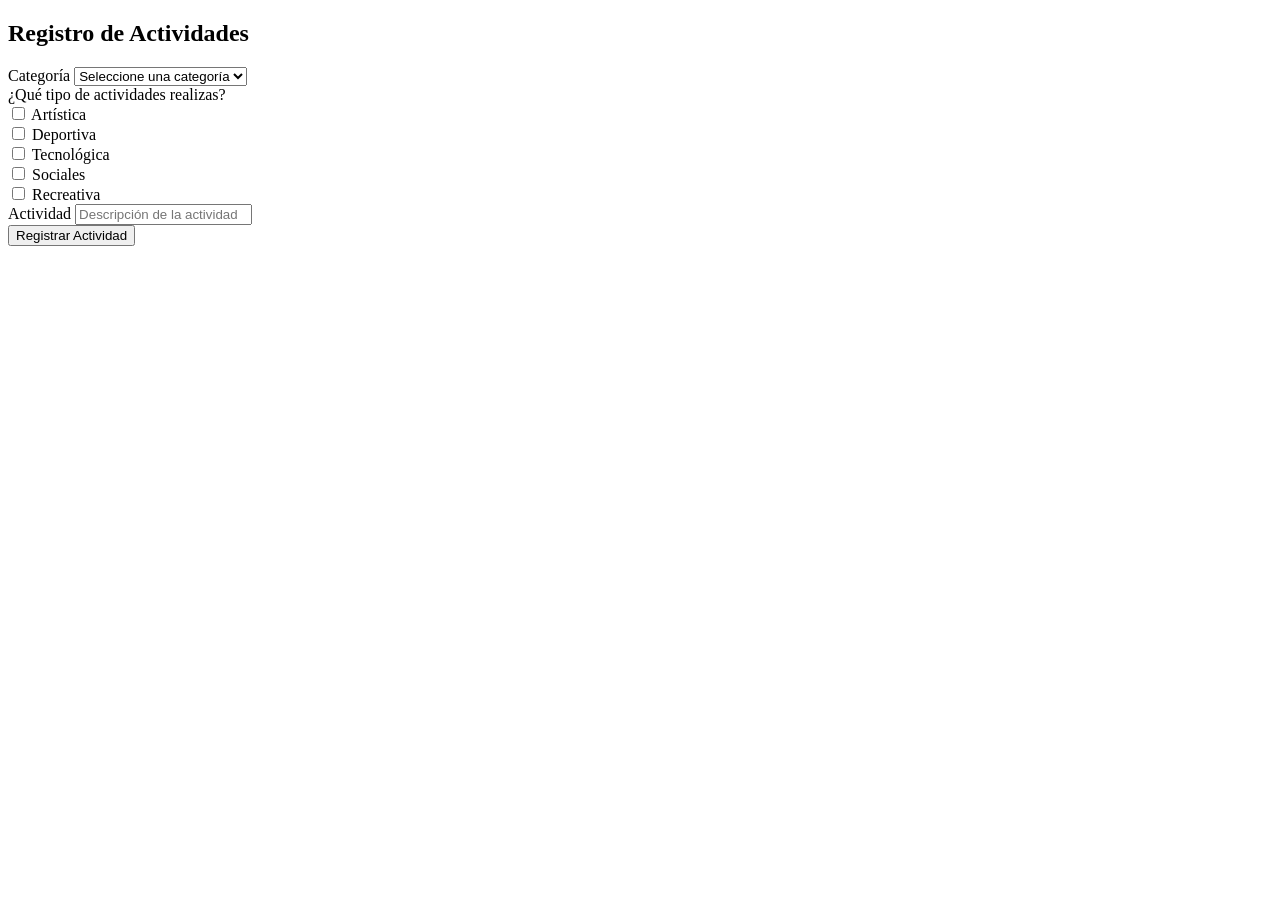
==== activities.html @ 5a20fd52 "feat: add index and register pages with Bootstrap styling and basic layout" ====
<!DOCTYPE html>
<html lang="en">
<head>
    <meta charset="UTF-8">
    <meta name="viewport" content="width=device-width, initial-scale=1.0">
    <title>Actividades</title>
</head>
<body>
    <h2>Registro de Actividades</h2>

    <form action="#" method="post">

        <div class="mb-3">
            <label for="select-department" class="form-label">Categoría</label>
            <select class="form-control" name="select-department" id="select-department">
                <option value="">Seleccione una categoría</option>
                <option value="funcionario">Funcionario</option>
                <option value="estudiante">Estudiante</option>
            </select><br>
        </div>

        <div class="form-group">
            <label>¿Qué tipo de actividades realizas?</label><br>
            <div class="checkbox">
                <label><input type="checkbox" name="actividades" value="artistica"> Artística</label>
            </div>
            <div class="checkbox">
                <label><input type="checkbox" name="actividades" value="deportiva"> Deportiva</label>
            </div>
            <div class="checkbox">
                <label><input type="checkbox" name="actividades" value="tecnologica"> Tecnológica</label>
            </div>
            <div class="checkbox">
                <label><input type="checkbox" name="actividades" value="sociales"> Sociales</label>
            </div>
            <div class="checkbox">
                <label><input type="checkbox" name="actividades" value="recreativa"> Recreativa</label>
            </div>
        </div>

        <div class="mb-3">
            <label for="activity" class="form-label">Actividad</label>
            <input type="text" class="form-control" name="activity" id="activity" placeholder="Descripción de la actividad">
        </div>
        <button type="submit">Registrar Actividad</button>
    </form>
</body>
</html>
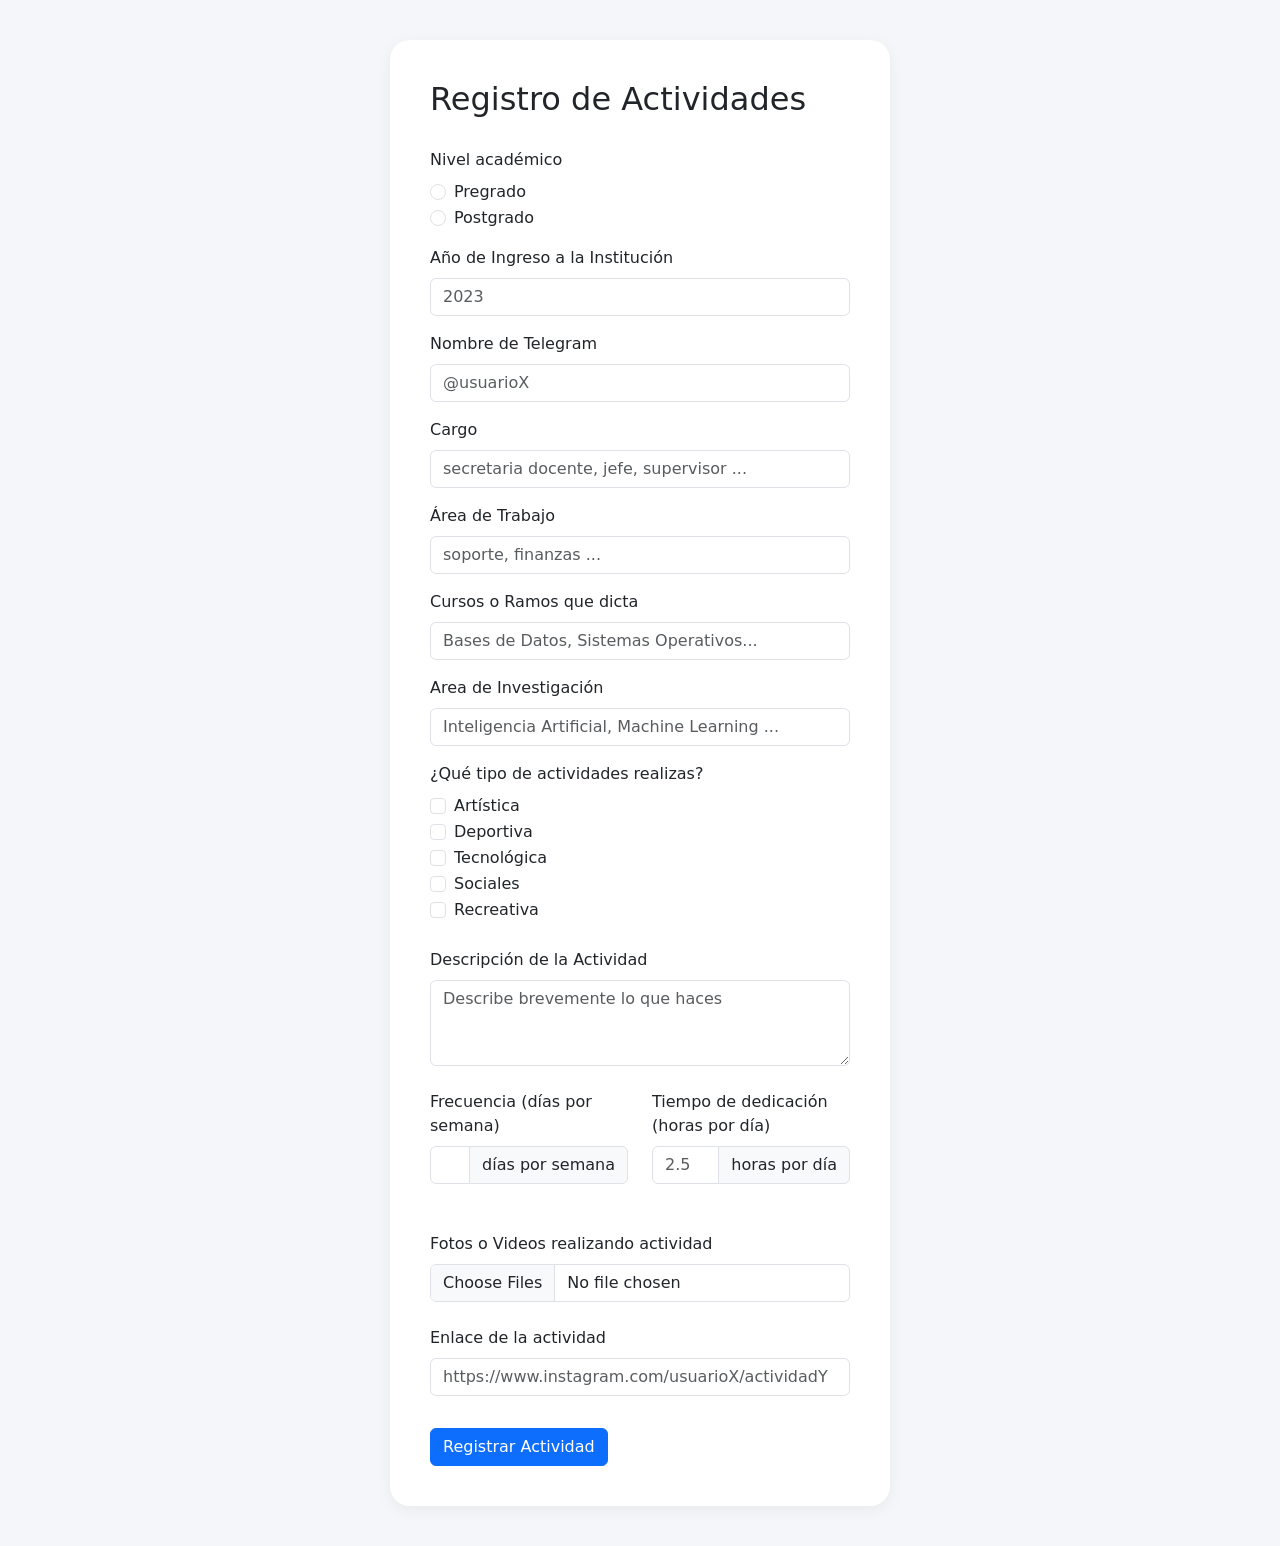
==== commit f49285f0: "feat: implement responsive UI, role-specific sections, and form styling" ====
--- a/activities.html
+++ b/activities.html
@@ -3,46 +3,132 @@
 <head>
     <meta charset="UTF-8">
     <meta name="viewport" content="width=device-width, initial-scale=1.0">
+    <link rel="stylesheet" href="./styles.css">
     <title>Actividades</title>
 </head>
 <body>
+    <div class="caja-formulario">
     <h2>Registro de Actividades</h2>
 
     <form action="#" method="post">
 
-        <div class="mb-3">
-            <label for="select-department" class="form-label">Categoría</label>
-            <select class="form-control" name="select-department" id="select-department">
-                <option value="">Seleccione una categoría</option>
-                <option value="funcionario">Funcionario</option>
-                <option value="estudiante">Estudiante</option>
-            </select><br>
-        </div>
+        <!-- required for estudiantes -->
+        <div id="student-activities" class=""> <!-- d-none -->
+            <div class="mb-3"> 
+                <label class="form-label">Nivel académico</label>
+                <div class="form-check">
+                    <input class="form-check-input" type="radio" name="nivel_academico" id="pregrado" value="pregrado">
+                    <label class="form-check-label" for="pregrado">
+                        Pregrado
+                    </label>
+                </div>
+                <div class="form-check">
+                    <input class="form-check-input" type="radio" name="nivel_academico" id="postgrado" value="postgrado">
+                    <label class="form-check-label" for="postgrado">
+                        Postgrado
+                    </label>
+                </div>
+            </div>
 
-        <div class="form-group">
-            <label>¿Qué tipo de actividades realizas?</label><br>
-            <div class="checkbox">
-                <label><input type="checkbox" name="actividades" value="artistica"> Artística</label>
+            <div class="mb-3"> 
+                <label for="año_ingreso" class="form-label">Año de Ingreso a la Institución</label>
+                <input type="number" class="form-control" name="año_ingreso" id="año_ingreso" placeholder="2023">
             </div>
-            <div class="checkbox">
-                <label><input type="checkbox" name="actividades" value="deportiva"> Deportiva</label>
-            </div>
-            <div class="checkbox">
-                <label><input type="checkbox" name="actividades" value="tecnologica"> Tecnológica</label>
-            </div>
-            <div class="checkbox">
-                <label><input type="checkbox" name="actividades" value="sociales"> Sociales</label>
-            </div>
-            <div class="checkbox">
-                <label><input type="checkbox" name="actividades" value="recreativa"> Recreativa</label>
+
+            <div class="mb-3">
+                <label for="telegram" class="form-label">Nombre de Telegram</label>
+                <input type="text" class="form-control" name="telegram" id="telegram" placeholder="@usuarioX">
             </div>
         </div>
 
-        <div class="mb-3">
-            <label for="activity" class="form-label">Actividad</label>
-            <input type="text" class="form-control" name="activity" id="activity" placeholder="Descripción de la actividad">
+        <!-- required for staff -->
+        <div id="staff-activities" class=""> <!-- d-none -->
+             <div class="mb-3">
+                <label for="cargo" class="form-label">Cargo</label>
+                <input type="text" class="form-control" name="cargo" id="cargo" placeholder="secretaria docente, jefe, supervisor ...">
+            </div>
+
+             <div class="mb-3">
+                <label for="area" class="form-label">Área de Trabajo</label>
+                <input type="text" class="form-control" name="area" id="area" placeholder="soporte, finanzas ...">
+            </div>
         </div>
-        <button type="submit">Registrar Actividad</button>
+
+        <!-- required for teaching -->
+        <div id="teaching-activities" class=""> <!-- d-none -->
+             <div class="mb-3">
+                <label for="ramos" class="form-label">Cursos o Ramos que dicta</label>
+                <input type="text" class="form-control" name="ramos" id="ramos" placeholder="Bases de Datos, Sistemas Operativos...">
+            </div>
+
+             <div class="mb-3">
+                <label for="investigacion" class="form-label">Area de Investigación</label>
+                <input type="text" class="form-control" name="investigacion" id="investigacion" placeholder="Inteligencia Artificial, Machine Learning ...">
+            </div>
+        </div>
+
+
+        <!-- ========================================== -->
+        <!-- SECCIÓN COMÚN: OBLIGATORIA PARA TODOS      -->
+        <!-- ========================================== -->
+
+        <div class="form-group">
+            <label class="form-label mb-2">¿Qué tipo de actividades realizas?</label>
+            <div class="form-check">
+                <input class="form-check-input" type="checkbox" name="actividades" id="act_artistica" value="artistica">
+                <label class="form-check-label" for="act_artistica">Artística</label>
+            </div>
+            <div class="form-check">
+                <input class="form-check-input" type="checkbox" name="actividades" id="act_deportiva" value="deportiva">
+                <label class="form-check-label" for="act_deportiva">Deportiva</label>
+            </div>
+            <div class="form-check">
+                <input class="form-check-input" type="checkbox" name="actividades" id="act_tecnologica" value="tecnologica">
+                <label class="form-check-label" for="act_tecnologica">Tecnológica</label>
+            </div>
+            <div class="form-check">
+                <input class="form-check-input" type="checkbox" name="actividades" id="act_sociales" value="sociales">
+                <label class="form-check-label" for="act_sociales">Sociales</label>
+            </div>
+            <div class="form-check">
+                <input class="form-check-input" type="checkbox" name="actividades" id="act_recreativa" value="recreativa">
+                <label class="form-check-label" for="act_recreativa">Recreativa</label>
+            </div>
+        </div><br>
+
+        <div class="mb-4">
+            <label for="activity" class="form-label">Descripción de la Actividad</label>
+            <textarea class="form-control" name="activity" rows="3" id="activity" placeholder="Describe brevemente lo que haces"></textarea>
+        </div>
+        <div class="row mb-5">
+            <div class="col-md-6">
+                <label for="dias_semana" class="form-label">Frecuencia (días por semana)</label>
+                <div class="input-group">
+                    <input type="number" class="form-control" name="dias_semana" id="dias_semana" min="1" max="7" placeholder="3">
+                    <span class="input-group-text">días por semana</span>
+                </div>
+            </div>
+            <div class="col-md-6 mt3 mt-md-0">
+                <label for="horas_dia" class="form-label">Tiempo de dedicación (horas por día)</label>
+                <div class="input-group">
+                    <input type="number" class="form-control" name="horas_dia" id="horas_dia" min="0.5" max="24" step="0.5" placeholder="2.5">
+                    <span class="input-group-text">horas por día</span>
+                </div>
+            </div>
+        </div>
+
+        <div class="mb-4">
+            <label for="archivos" class="form-label">Fotos o Videos realizando actividad</label>
+            <input class="form-control" type="file" id="archivos" name="archivos" accept="image/*,video/*" multiple required>
+        </div>
+
+        <div class="mb-4">
+            <label for="enlace" class="form-label">Enlace de la actividad</label>
+            <input type="url" class="form-control" name="enlace" id="enlace" placeholder="https://www.instagram.com/usuarioX/actividadY">
+        </div>
+
+        <button type="submit " class="btn btn-primary mt-2">Registrar Actividad</button>
     </form>
+    </div>
 </body>
 </html>
--- a/styles.css
+++ b/styles.css
@@ -0,0 +1,34 @@
+@import url("https://cdn.jsdelivr.net/npm/bootstrap@5.3.3/dist/css/bootstrap.min.css");
+
+body {
+    min-height: 100vh; /* 100% de la altura de la pantalla */
+    display: flex; /* Usamos Flexbox para centrar el contenido */
+    align-items: center; /* Centrado vertical */
+    justify-content: center; /* Centrado horizontal */
+    background-color: #f4f6f9; /* Un color de fondo suave*/
+    margin: 0;
+    padding: 40px 20px; /* Un poco de espacio alrededor para que no quede tan pegado a los bordes */
+}
+
+/* Estilos para el contenedor principal */
+.portada {
+    text-align: center;
+    background: white;
+    padding: 60px;
+    border-radius: 20px;
+    box-shadow: 0 4px 10px rgba(0,0,0,0.1); /* Una sombra elegante */
+}
+
+h1, h2, h3 {
+    margin-bottom: 30px; /* Aquí decides qué tan grande quieres el espacio siempre */
+}
+
+/* Estilos para el recuadro del formulario */
+.caja-formulario {
+    background: white;
+    padding: 40px; /* Espacio interno para que respire */
+    border-radius: 20px; /* Bordes redondeados modernos */
+    box-shadow: 0 4px 15px rgba(0,0,0,0.05); /* Sombra muy sutil y elegante */
+    width: 100%;
+    max-width: 500px; /* Lo hacemos un poco más angosto para que se vea más pro */
+}
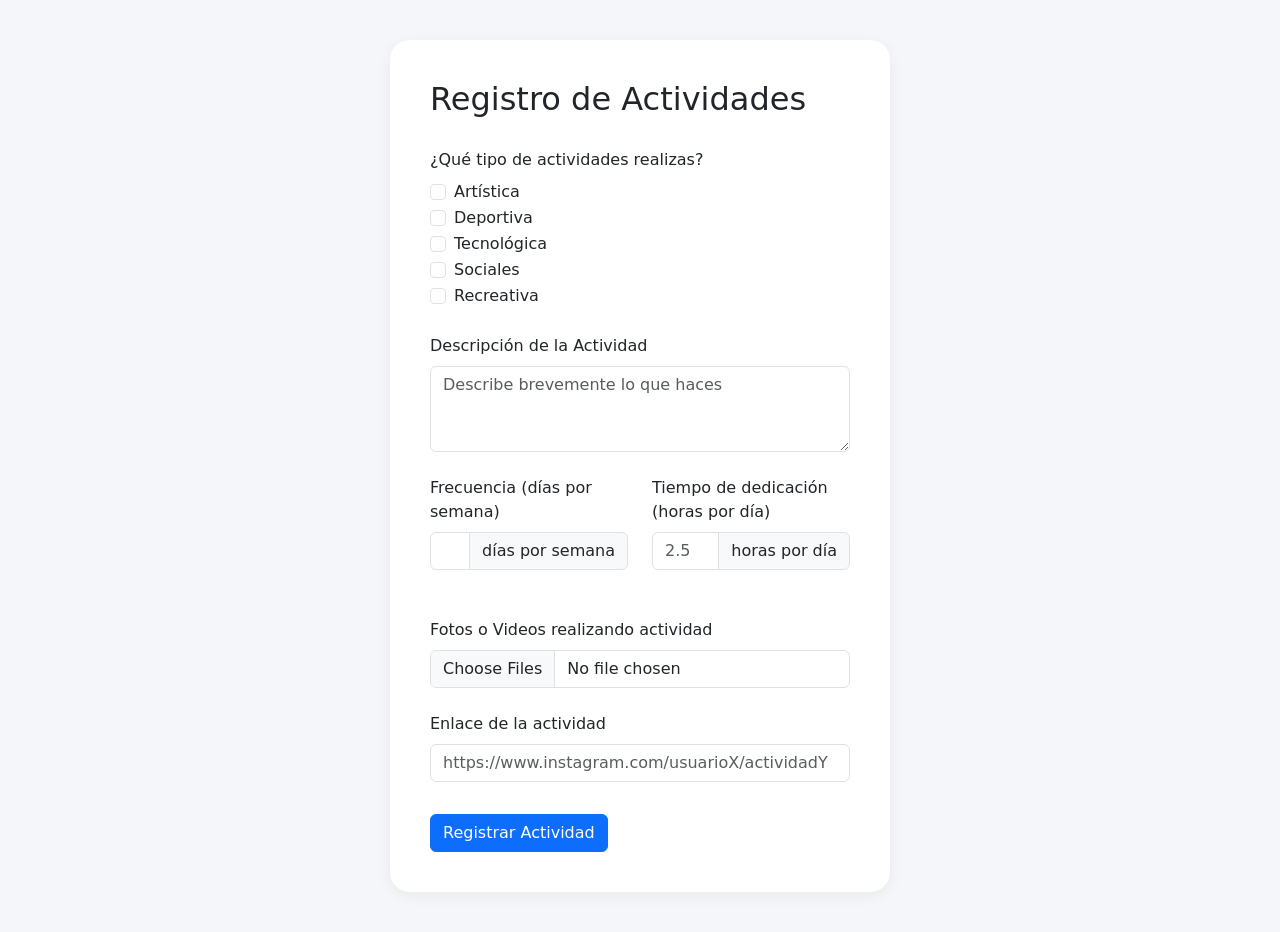
==== commit bae71194: "feat: implement client-side validation and cross-page state management" ====
--- a/activities.html
+++ b/activities.html
@@ -10,7 +10,7 @@
     <div class="caja-formulario">
     <h2>Registro de Actividades</h2>
 
-    <form action="#" method="post">
+    <form id="form-activities" action="#" method="post">
 
         <!-- required for estudiantes -->
         <div id="student-activities" class=""> <!-- d-none -->
@@ -130,5 +130,6 @@
         <button type="submit " class="btn btn-primary mt-2">Registrar Actividad</button>
     </form>
     </div>
+    <script src="./validation-activities.js"></script>
 </body>
 </html>
